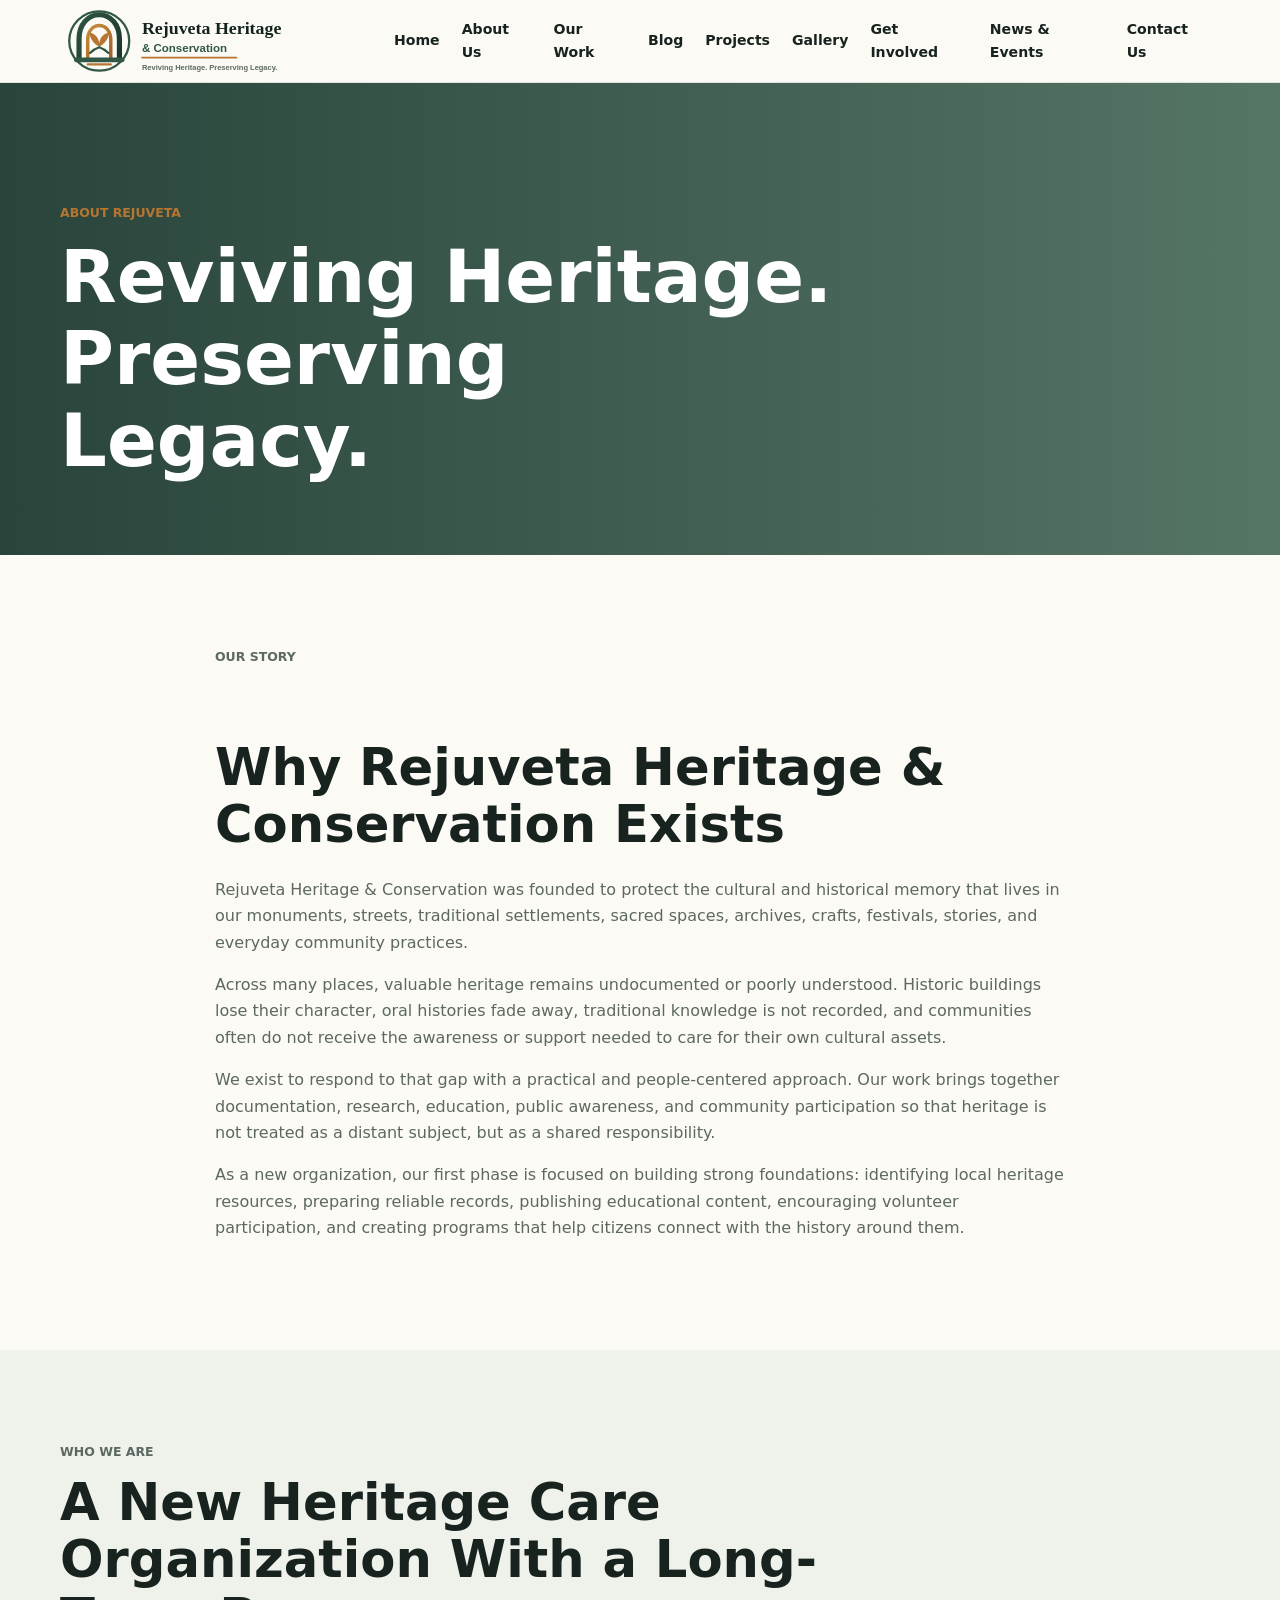
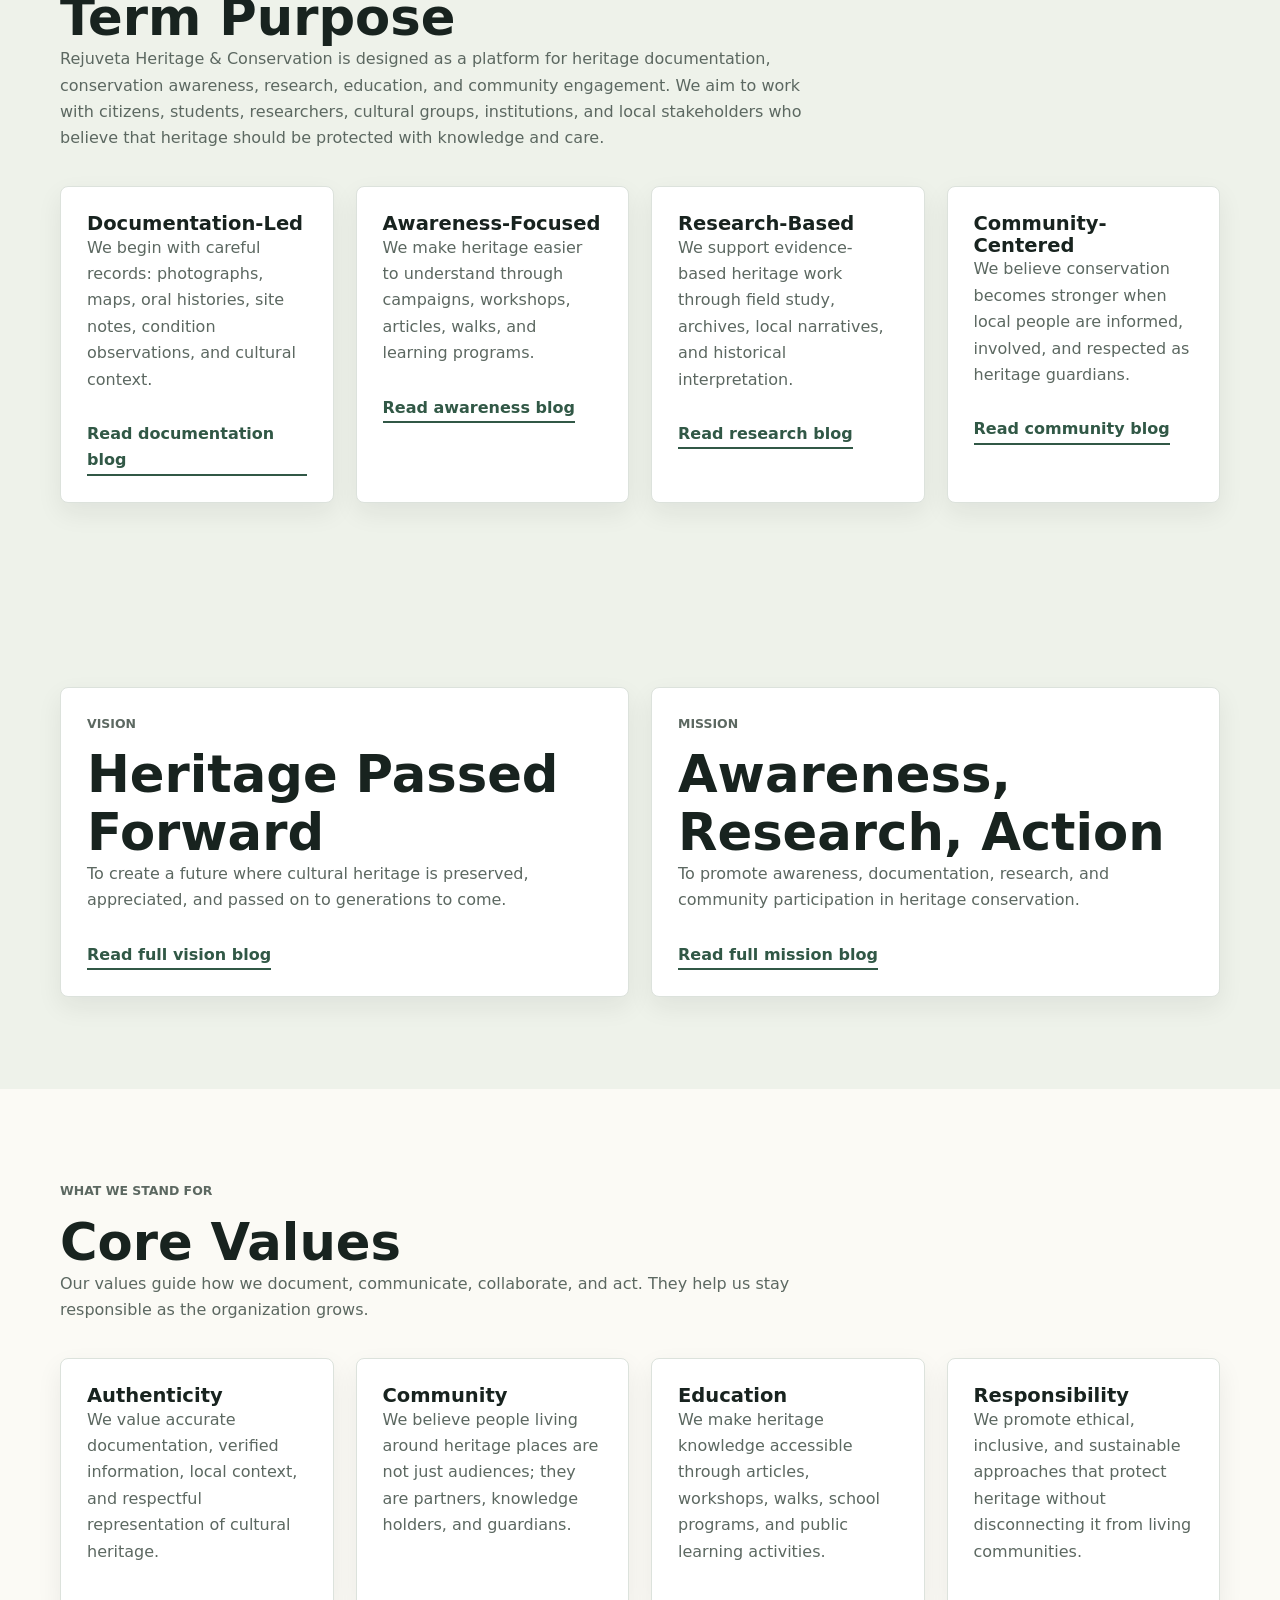
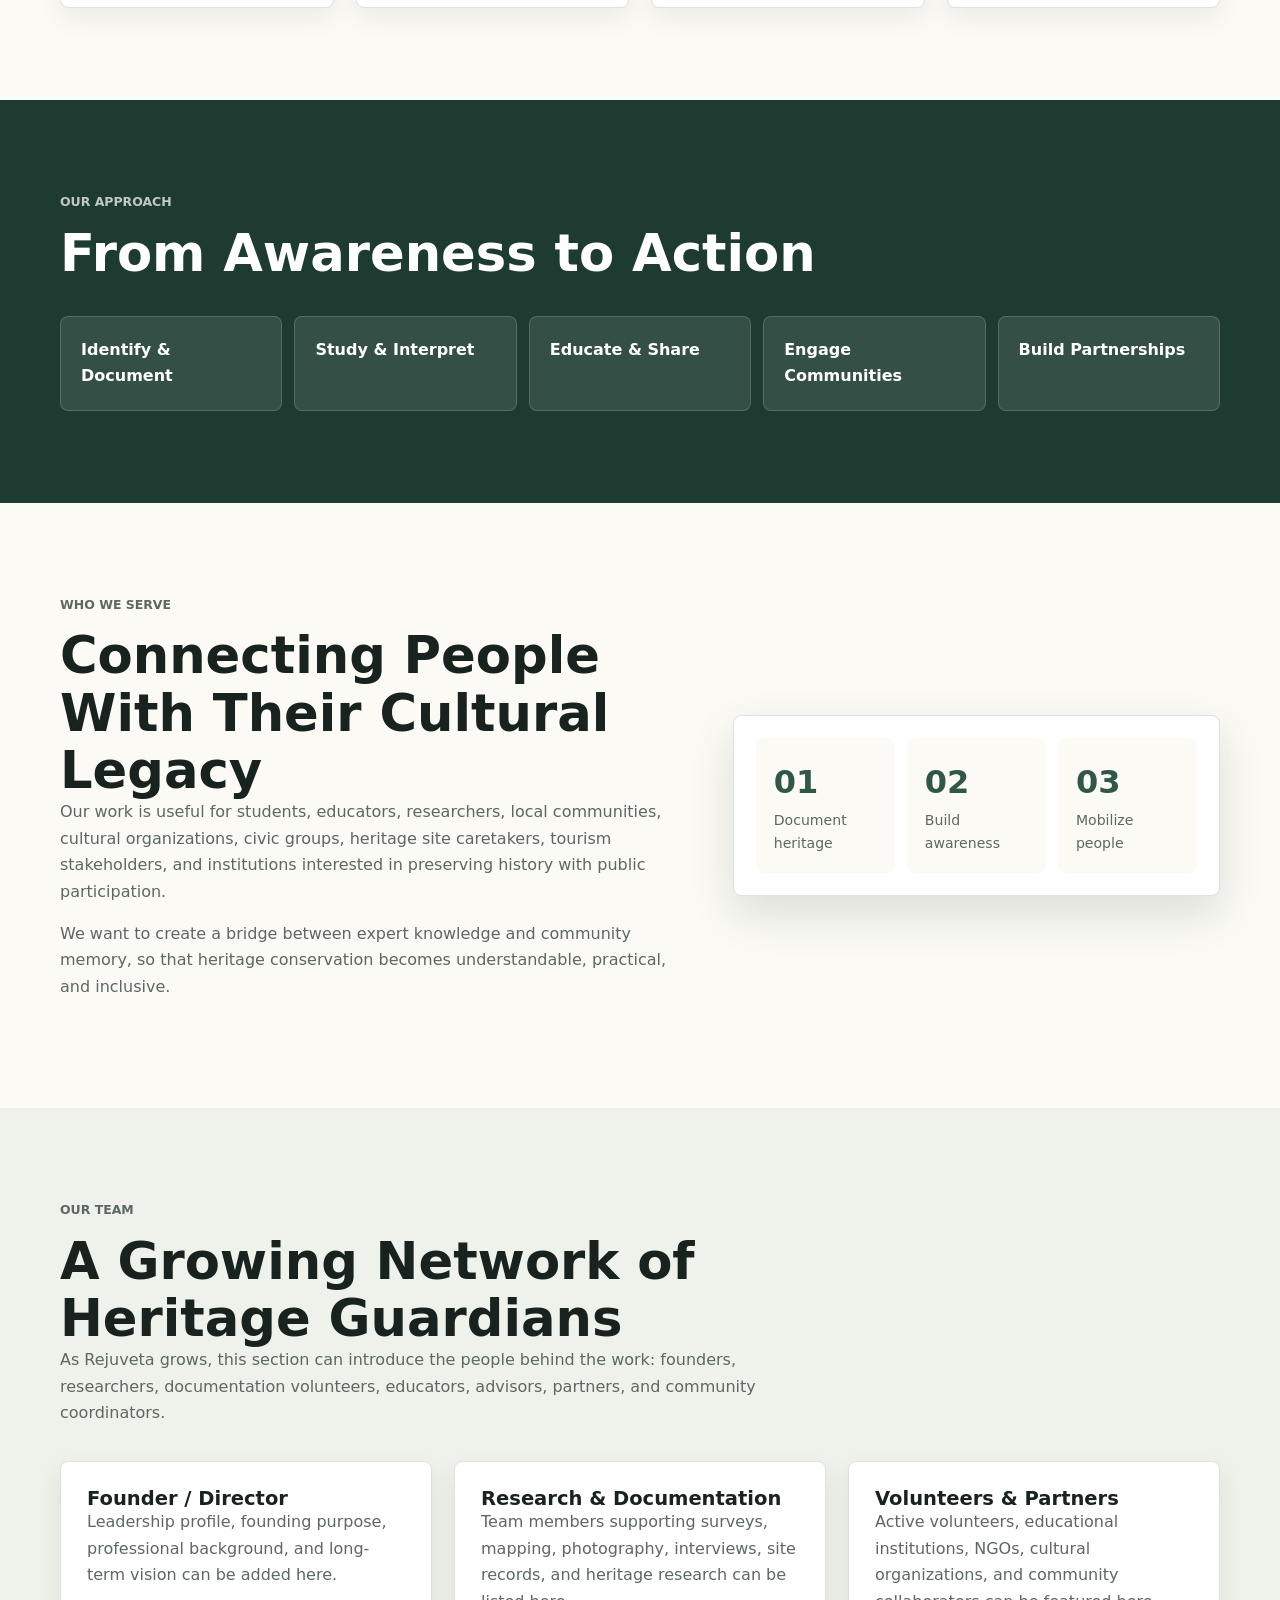
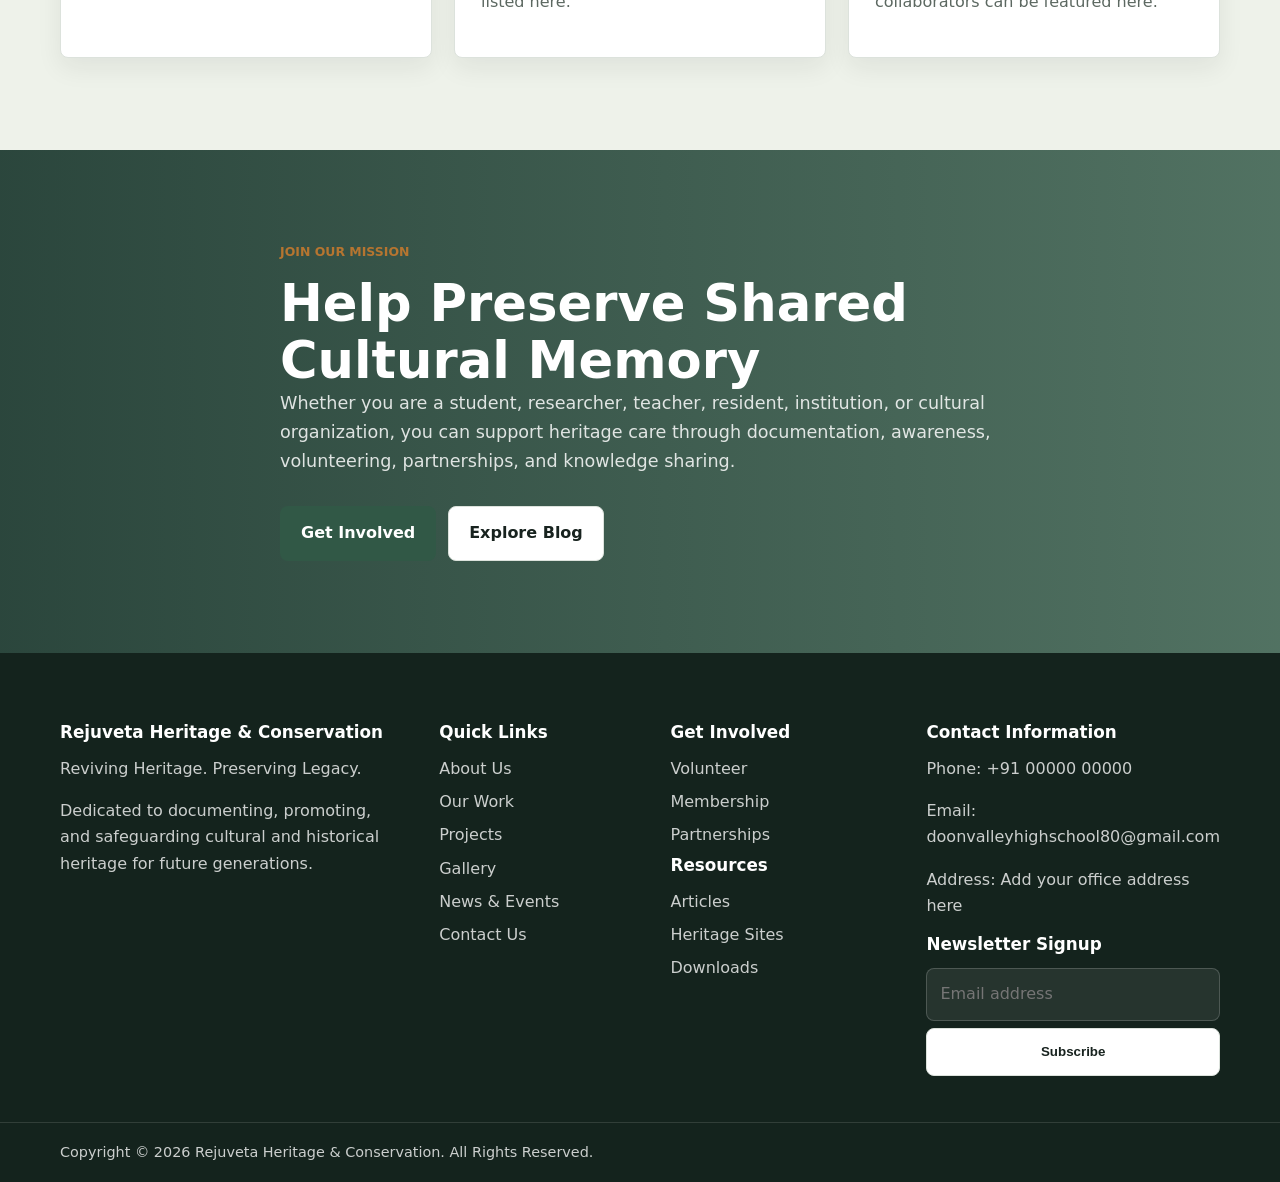
==== rejuveta-preview/about.html @ fce8721b "Initial site commit" ====
﻿<!doctype html>
<html lang="en">
<head>
    <meta charset="utf-8">
    <meta name="viewport" content="width=device-width, initial-scale=1">
    <title>About Us | Rejuveta Heritage & Conservation</title>
    <meta name="description" content="Learn about Rejuveta Heritage & Conservation, our story, vision, mission, team, and heritage conservation purpose.">
    <link rel="canonical" href="https://rejuveta-preview.vercel.app/about">
    <meta property="og:site_name" content="Rejuveta Heritage & Conservation">
    <meta property="og:title" content="About Us | Rejuveta Heritage & Conservation">
    <meta property="og:description" content="Learn why Rejuveta Heritage & Conservation exists and how it supports documentation, awareness, and community care.">
    <meta property="og:type" content="website">
    <meta property="og:url" content="https://rejuveta-preview.vercel.app/about">
    <meta property="og:image" content="https://images.unsplash.com/photo-1599661046289-e31897846e41?auto=format&fit=crop&w=1200&q=80">
    <meta name="twitter:card" content="summary_large_image">
    <meta name="theme-color" content="#315846">
    <link rel="stylesheet" href="assets/css/theme.css">
</head>
<body class="rejuveta-site">
<div class="site-preloader" aria-hidden="true"><span></span></div>
<a class="skip-link screen-reader-text" href="#main">Skip to content</a>

<header class="site-header">
    <div class="container header-inner">
        <a class="brand" href="index.html" aria-label="Rejuveta Heritage home">
            <img class="brand-logo" src="assets/images/rejuveta-logo.svg" alt="Rejuveta Heritage & Conservation">
        </a>
        <button class="nav-toggle" type="button" aria-expanded="false" aria-controls="primary-menu">
            <span></span><span></span><span></span>
            <span class="screen-reader-text">Menu</span>
        </button>
        <nav class="primary-nav" aria-label="Primary navigation">
            <ul id="primary-menu" class="menu">
                <li><a href="index.html">Home</a></li>
                <li><a href="about.html">About Us</a>
                    <ul class="sub-menu">
                        <li><a href="#story">Our Story</a></li>
                        <li><a href="#vision-mission">Vision & Mission</a></li>
                        <li><a href="#team">Our Team</a></li>
                    </ul>
                </li>
                <li><a href="index.html#work">Our Work</a></li>
                <li><a href="blog.html">Blog</a>
                    <ul class="sub-menu">
                        <li><a href="blog.html#vision">Vision Blog</a></li>
                        <li><a href="blog.html#mission">Mission Blog</a></li>
                        <li><a href="blog.html#documentation">Documentation</a></li>
                        <li><a href="blog.html#awareness">Awareness</a></li>
                        <li><a href="blog.html#cultural-identity">Cultural Identity</a></li>
                    </ul>
                </li>
                <li><a href="index.html#projects">Projects</a></li>
                <li><a href="index.html#gallery">Gallery</a></li>
                <li><a href="index.html#involved">Get Involved</a></li>
                <li><a href="blog.html#news">News & Events</a></li>
                <li><a href="index.html#contact">Contact Us</a></li>
            </ul>
        </nav>
    </div>
</header>

<main id="main" class="site-main">
    <section class="page-hero">
        <div class="container reveal">
            <p class="eyebrow">About Rejuveta</p>
            <h1>Reviving Heritage. Preserving Legacy.</h1>
        </div>
    </section>

    <section id="story" class="section">
        <div class="container content-wrap reveal">
            <p class="eyebrow">Our Story</p>
            <h2>Why Rejuveta Heritage & Conservation Exists</h2>
            <p>Rejuveta Heritage & Conservation was founded to protect the cultural and historical memory that lives in our monuments, streets, traditional settlements, sacred spaces, archives, crafts, festivals, stories, and everyday community practices.</p>
            <p>Across many places, valuable heritage remains undocumented or poorly understood. Historic buildings lose their character, oral histories fade away, traditional knowledge is not recorded, and communities often do not receive the awareness or support needed to care for their own cultural assets.</p>
            <p>We exist to respond to that gap with a practical and people-centered approach. Our work brings together documentation, research, education, public awareness, and community participation so that heritage is not treated as a distant subject, but as a shared responsibility.</p>
            <p>As a new organization, our first phase is focused on building strong foundations: identifying local heritage resources, preparing reliable records, publishing educational content, encouraging volunteer participation, and creating programs that help citizens connect with the history around them.</p>
        </div>
    </section>

    <section class="section soft-section">
        <div class="container">
            <div class="section-heading reveal">
                <p class="eyebrow">Who We Are</p>
                <h2>A New Heritage Care Organization With a Long-Term Purpose</h2>
                <p>Rejuveta Heritage & Conservation is designed as a platform for heritage documentation, conservation awareness, research, education, and community engagement. We aim to work with citizens, students, researchers, cultural groups, institutions, and local stakeholders who believe that heritage should be protected with knowledge and care.</p>
            </div>
            <div class="card-grid">
                <a class="plain-card clickable-card reveal" href="blog.html#documentation">
                    <h3>Documentation-Led</h3>
                    <p>We begin with careful records: photographs, maps, oral histories, site notes, condition observations, and cultural context.</p>
                    <span class="card-action">Read documentation blog</span>
                </a>
                <a class="plain-card clickable-card reveal" href="blog.html#awareness">
                    <h3>Awareness-Focused</h3>
                    <p>We make heritage easier to understand through campaigns, workshops, articles, walks, and learning programs.</p>
                    <span class="card-action">Read awareness blog</span>
                </a>
                <a class="plain-card clickable-card reveal" href="blog.html#research">
                    <h3>Research-Based</h3>
                    <p>We support evidence-based heritage work through field study, archives, local narratives, and historical interpretation.</p>
                    <span class="card-action">Read research blog</span>
                </a>
                <a class="plain-card clickable-card reveal" href="blog.html#community">
                    <h3>Community-Centered</h3>
                    <p>We believe conservation becomes stronger when local people are informed, involved, and respected as heritage guardians.</p>
                    <span class="card-action">Read community blog</span>
                </a>
            </div>
        </div>
    </section>

    <section id="vision-mission" class="section soft-section">
        <div class="container two-cards">
            <a class="info-card clickable-card reveal" href="blog.html#vision">
                <p class="eyebrow">Vision</p>
                <h2>Heritage Passed Forward</h2>
                <p>To create a future where cultural heritage is preserved, appreciated, and passed on to generations to come.</p>
                <span class="card-action">Read full vision blog</span>
            </a>
            <a class="info-card clickable-card reveal" href="blog.html#mission">
                <p class="eyebrow">Mission</p>
                <h2>Awareness, Research, Action</h2>
                <p>To promote awareness, documentation, research, and community participation in heritage conservation.</p>
                <span class="card-action">Read full mission blog</span>
            </a>
        </div>
    </section>

    <section class="section">
        <div class="container">
            <div class="section-heading reveal">
                <p class="eyebrow">What We Stand For</p>
                <h2>Core Values</h2>
                <p>Our values guide how we document, communicate, collaborate, and act. They help us stay responsible as the organization grows.</p>
            </div>
            <div class="card-grid">
                <article class="plain-card reveal"><h3>Authenticity</h3><p>We value accurate documentation, verified information, local context, and respectful representation of cultural heritage.</p></article>
                <article class="plain-card reveal"><h3>Community</h3><p>We believe people living around heritage places are not just audiences; they are partners, knowledge holders, and guardians.</p></article>
                <article class="plain-card reveal"><h3>Education</h3><p>We make heritage knowledge accessible through articles, workshops, walks, school programs, and public learning activities.</p></article>
                <article class="plain-card reveal"><h3>Responsibility</h3><p>We promote ethical, inclusive, and sustainable approaches that protect heritage without disconnecting it from living communities.</p></article>
            </div>
        </div>
    </section>

    <section class="section heritage-matters">
        <div class="container">
            <div class="section-heading reveal">
                <p class="eyebrow">Our Approach</p>
                <h2>From Awareness to Action</h2>
            </div>
            <div class="matter-list">
                <a class="matter-item reveal" href="blog.html#documentation">Identify & Document</a>
                <a class="matter-item reveal" href="blog.html#research">Study & Interpret</a>
                <a class="matter-item reveal" href="blog.html#awareness">Educate & Share</a>
                <a class="matter-item reveal" href="blog.html#community">Engage Communities</a>
                <a class="matter-item reveal" href="index.html#involved">Build Partnerships</a>
            </div>
        </div>
    </section>

    <section class="section">
        <div class="container split">
            <div class="reveal">
                <p class="eyebrow">Who We Serve</p>
                <h2>Connecting People With Their Cultural Legacy</h2>
                <p>Our work is useful for students, educators, researchers, local communities, cultural organizations, civic groups, heritage site caretakers, tourism stakeholders, and institutions interested in preserving history with public participation.</p>
                <p>We want to create a bridge between expert knowledge and community memory, so that heritage conservation becomes understandable, practical, and inclusive.</p>
            </div>
            <div class="stat-panel reveal">
                <div><strong>01</strong><span>Document heritage</span></div>
                <div><strong>02</strong><span>Build awareness</span></div>
                <div><strong>03</strong><span>Mobilize people</span></div>
            </div>
        </div>
    </section>

    <section id="team" class="section soft-section">
        <div class="container">
            <div class="section-heading reveal">
                <p class="eyebrow">Our Team</p>
                <h2>A Growing Network of Heritage Guardians</h2>
                <p>As Rejuveta grows, this section can introduce the people behind the work: founders, researchers, documentation volunteers, educators, advisors, partners, and community coordinators.</p>
            </div>
            <div class="site-grid">
                <article class="plain-card reveal"><h3>Founder / Director</h3><p>Leadership profile, founding purpose, professional background, and long-term vision can be added here.</p></article>
                <article class="plain-card reveal"><h3>Research & Documentation</h3><p>Team members supporting surveys, mapping, photography, interviews, site records, and heritage research can be listed here.</p></article>
                <article class="plain-card reveal"><h3>Volunteers & Partners</h3><p>Active volunteers, educational institutions, NGOs, cultural organizations, and community collaborators can be featured here.</p></article>
            </div>
        </div>
    </section>

    <section class="section cta-section">
        <div class="container cta-inner reveal">
            <p class="eyebrow">Join Our Mission</p>
            <h2>Help Preserve Shared Cultural Memory</h2>
            <p>Whether you are a student, researcher, teacher, resident, institution, or cultural organization, you can support heritage care through documentation, awareness, volunteering, partnerships, and knowledge sharing.</p>
            <div class="button-row">
                <a class="button button-primary" href="index.html#involved">Get Involved</a>
                <a class="button button-secondary" href="blog.html">Explore Blog</a>
            </div>
        </div>
    </section>
</main>

<footer class="site-footer">
    <div class="container footer-grid">
        <div>
            <h2>Rejuveta Heritage & Conservation</h2>
            <p>Reviving Heritage. Preserving Legacy.</p>
            <p>Dedicated to documenting, promoting, and safeguarding cultural and historical heritage for future generations.</p>
        </div>
        <div>
            <h3>Quick Links</h3>
            <a href="about.html">About Us</a>
            <a href="index.html#work">Our Work</a>
            <a href="index.html#projects">Projects</a>
            <a href="index.html#gallery">Gallery</a>
            <a href="blog.html">News & Events</a>
            <a href="index.html#contact">Contact Us</a>
        </div>
        <div>
            <h3>Get Involved</h3>
            <a href="index.html#involved">Volunteer</a>
            <a href="index.html#involved">Membership</a>
            <a href="index.html#involved">Partnerships</a>
            <h3>Resources</h3>
            <a href="blog.html">Articles</a>
            <a href="blog.html#sites">Heritage Sites</a>
            <a href="blog.html">Downloads</a>
        </div>
        <div>
            <h3>Contact Information</h3>
            <p>Phone: <span data-content="phone">+91 00000 00000</span></p>
            <p>Email: <span data-content="email">doonvalleyhighschool80@gmail.com</span></p>
            <p>Address: <span data-content="address">Add your office address here</span></p>
            <h3>Newsletter Signup</h3>
            <form class="newsletter-form"><input type="email" placeholder="Email address" required><button class="button button-secondary" type="submit">Subscribe</button></form>
        </div>
    </div>
    <div class="footer-bottom">
        <div class="container"><p>Copyright &copy; 2026 Rejuveta Heritage & Conservation. All Rights Reserved.</p></div>
    </div>
</footer>
<script src="assets/js/theme.js" defer></script>
</body>
</html>
---- rejuveta-preview/assets/css/theme.css ----
:root {
    --ink: #18231f;
    --muted: #5c6861;
    --line: #dce2dc;
    --paper: #fbfaf5;
    --soft: #eef2ea;
    --white: #ffffff;
    --moss: #315846;
    --moss-dark: #1e3b31;
    --ochre: #b67530;
    --clay: #8f4c35;
    --shadow: 0 18px 45px rgba(24, 35, 31, 0.13);
    --radius: 8px;
}

* {
    box-sizing: border-box;
}

html {
    scroll-behavior: smooth;
}

body {
    margin: 0;
    color: var(--ink);
    background: var(--paper);
    font-family: Inter, ui-sans-serif, system-ui, -apple-system, BlinkMacSystemFont, "Segoe UI", sans-serif;
    font-size: 16px;
    line-height: 1.65;
    text-rendering: optimizeLegibility;
}

body.loaded .site-preloader {
    opacity: 0;
    visibility: hidden;
}

a {
    color: inherit;
    text-decoration: none;
}

img {
    display: block;
    max-width: 100%;
    height: auto;
}

.container {
    width: min(1160px, calc(100% - 40px));
    margin: 0 auto;
}

.screen-reader-text {
    position: absolute;
    width: 1px;
    height: 1px;
    padding: 0;
    overflow: hidden;
    clip: rect(0, 0, 0, 0);
    white-space: nowrap;
    border: 0;
}

.skip-link:focus {
    position: fixed;
    top: 12px;
    left: 12px;
    z-index: 9999;
    width: auto;
    height: auto;
    padding: 10px 14px;
    clip: auto;
    background: var(--white);
    border: 2px solid var(--moss);
}

.site-preloader {
    position: fixed;
    inset: 0;
    z-index: 9998;
    display: grid;
    place-items: center;
    background: var(--paper);
    transition: opacity 300ms ease, visibility 300ms ease;
}

.site-preloader span {
    width: 46px;
    height: 46px;
    border: 4px solid var(--line);
    border-top-color: var(--moss);
    border-radius: 50%;
    animation: spin 800ms linear infinite;
}

@keyframes spin {
    to { transform: rotate(360deg); }
}

.site-header {
    position: sticky;
    top: 0;
    z-index: 1000;
    background: rgba(251, 250, 245, 0.94);
    border-bottom: 1px solid rgba(220, 226, 220, 0.88);
    backdrop-filter: blur(16px);
}

.header-inner {
    display: flex;
    align-items: center;
    justify-content: space-between;
    min-height: 82px;
    gap: 24px;
}

.brand {
    display: inline-flex;
    align-items: center;
    gap: 12px;
    min-width: 300px;
}

.brand-logo {
    width: 300px;
    height: auto;
}

.brand-mark {
    display: grid;
    place-items: center;
    width: 48px;
    height: 48px;
    color: var(--white);
    background: var(--moss);
    border-radius: 8px;
    font-weight: 800;
}

.brand strong,
.brand small {
    display: block;
}

.brand strong {
    max-width: 280px;
    font-size: 0.98rem;
    line-height: 1.2;
}

.brand small {
    color: var(--muted);
    font-size: 0.78rem;
}

.primary-nav {
    flex: 1;
}

.primary-nav .menu {
    display: flex;
    align-items: center;
    justify-content: flex-end;
    gap: 2px;
    margin: 0;
    padding: 0;
    list-style: none;
}

.primary-nav li {
    position: relative;
}

.primary-nav a {
    display: block;
    padding: 12px 10px;
    border-radius: 6px;
    color: var(--ink);
    font-size: 0.88rem;
    font-weight: 650;
}

.primary-nav a:hover,
.primary-nav a:focus {
    color: var(--moss);
    background: var(--soft);
}

.primary-nav .sub-menu {
    position: absolute;
    top: 100%;
    left: 0;
    min-width: 230px;
    margin: 0;
    padding: 8px;
    list-style: none;
    background: var(--white);
    border: 1px solid var(--line);
    border-radius: var(--radius);
    box-shadow: var(--shadow);
    opacity: 0;
    visibility: hidden;
    transform: translateY(8px);
    transition: 180ms ease;
}

.primary-nav li:hover > .sub-menu,
.primary-nav li:focus-within > .sub-menu {
    opacity: 1;
    visibility: visible;
    transform: translateY(0);
}

.primary-nav .sub-menu a {
    padding: 10px 12px;
    font-weight: 600;
}

.nav-toggle {
    display: none;
    width: 44px;
    height: 44px;
    padding: 0;
    border: 1px solid var(--line);
    border-radius: 8px;
    background: var(--white);
}

.nav-toggle span:not(.screen-reader-text) {
    display: block;
    width: 20px;
    height: 2px;
    margin: 5px auto;
    background: var(--ink);
}

.hero-section {
    position: relative;
    min-height: 720px;
    display: flex;
    align-items: center;
    color: var(--white);
    background:
        linear-gradient(90deg, rgba(13, 24, 20, 0.86), rgba(13, 24, 20, 0.42), rgba(13, 24, 20, 0.16)),
        var(--hero-image) center/cover;
}

.hero-section::after {
    content: "";
    position: absolute;
    inset: auto 0 0;
    height: 120px;
    background: linear-gradient(0deg, var(--paper), rgba(251, 250, 245, 0));
}

.hero-content {
    position: relative;
    z-index: 1;
    max-width: 720px;
    padding: 120px 0 150px;
}

.eyebrow {
    margin: 0 0 12px;
    color: var(--ochre);
    font-size: 0.78rem;
    font-weight: 800;
    letter-spacing: 0;
    text-transform: uppercase;
}

.hero-content .eyebrow {
    color: #f0c17a;
}

h1,
h2,
h3 {
    margin: 0;
    color: inherit;
    line-height: 1.12;
    letter-spacing: 0;
}

h1 {
    max-width: 780px;
    font-size: clamp(3rem, 8vw, 5.8rem);
}

h2 {
    font-size: clamp(2rem, 4vw, 3.2rem);
}

h3 {
    font-size: 1.22rem;
}

p {
    margin: 0 0 1rem;
}

.hero-content p:not(.eyebrow) {
    max-width: 620px;
    margin-top: 22px;
    color: rgba(255, 255, 255, 0.9);
    font-size: 1.18rem;
}

.button-row {
    display: flex;
    flex-wrap: wrap;
    gap: 12px;
    margin-top: 30px;
}

.button {
    display: inline-flex;
    align-items: center;
    justify-content: center;
    min-height: 48px;
    padding: 13px 20px;
    border: 1px solid transparent;
    border-radius: 8px;
    font-weight: 800;
    transition: transform 180ms ease, background 180ms ease, color 180ms ease;
}

.button:hover,
.button:focus {
    transform: translateY(-1px);
}

.button-primary {
    color: var(--white);
    background: var(--moss);
}

.button-primary:hover,
.button-primary:focus {
    background: var(--moss-dark);
}

.button-secondary {
    color: var(--ink);
    background: var(--white);
    border-color: var(--line);
}

.section {
    padding: 92px 0;
}

.soft-section {
    background: var(--soft);
}

.split,
.contact-layout {
    display: grid;
    grid-template-columns: minmax(0, 1fr) minmax(320px, 0.78fr);
    gap: 48px;
    align-items: center;
}

.split p,
.section-heading p,
.content-wrap p {
    color: var(--muted);
}

.stat-panel {
    display: grid;
    grid-template-columns: repeat(3, 1fr);
    gap: 12px;
    padding: 22px;
    background: var(--white);
    border: 1px solid var(--line);
    border-radius: var(--radius);
    box-shadow: var(--shadow);
}

.stat-panel div {
    padding: 18px;
    background: var(--paper);
    border-radius: 8px;
}

.stat-panel strong,
.stat-panel span {
    display: block;
}

.stat-panel strong {
    color: var(--moss);
    font-size: 2rem;
}

.stat-panel span {
    color: var(--muted);
    font-size: 0.88rem;
}

.text-link {
    display: inline-flex;
    margin-top: 8px;
    color: var(--moss);
    font-weight: 800;
    border-bottom: 2px solid currentColor;
}

.two-cards,
.feature-grid,
.card-grid,
.news-grid,
.site-grid,
.gallery-grid {
    display: grid;
    gap: 22px;
}

.two-cards {
    grid-template-columns: repeat(2, minmax(0, 1fr));
}

.feature-grid,
.card-grid,
.news-grid {
    grid-template-columns: repeat(4, minmax(0, 1fr));
}

.news-board {
    display: grid;
    grid-template-columns: repeat(2, minmax(0, 1fr));
    gap: 22px;
}

.news-card {
    scroll-margin-top: 110px;
    padding: 28px;
    background: var(--white);
    border: 1px solid var(--line);
    border-radius: var(--radius);
    box-shadow: 0 10px 26px rgba(24, 35, 31, 0.07);
}

.news-card h2 {
    font-size: clamp(1.45rem, 2.6vw, 2.2rem);
}

.news-card p:not(.eyebrow) {
    color: var(--muted);
}

.news-card.is-hidden {
    display: none;
}

.site-grid {
    grid-template-columns: repeat(3, minmax(0, 1fr));
}

.gallery-grid {
    grid-template-columns: repeat(4, minmax(0, 1fr));
}

.section-heading {
    max-width: 760px;
    margin-bottom: 34px;
}

.info-card,
.feature-card,
.plain-card,
.site-card,
.form-shell {
    background: var(--white);
    border: 1px solid var(--line);
    border-radius: var(--radius);
    box-shadow: 0 10px 26px rgba(24, 35, 31, 0.07);
}

.info-card,
.feature-card,
.plain-card {
    padding: 26px;
}

.clickable-card {
    display: block;
    transition: transform 180ms ease, box-shadow 180ms ease, border-color 180ms ease;
}

.clickable-card:hover,
.clickable-card:focus {
    transform: translateY(-4px);
    border-color: rgba(49, 88, 70, 0.5);
    box-shadow: var(--shadow);
}

.card-action {
    display: inline-flex;
    margin-top: 12px;
    color: var(--moss);
    font-weight: 800;
    border-bottom: 2px solid currentColor;
}

.feature-card {
    min-height: 245px;
    overflow: hidden;
    transition: transform 180ms ease, box-shadow 180ms ease;
}

.feature-card img {
    width: calc(100% + 52px);
    max-width: none;
    height: 150px;
    margin: -26px -26px 22px;
    object-fit: cover;
}

.feature-card:hover,
.feature-card:focus {
    transform: translateY(-4px);
    box-shadow: var(--shadow);
}

.feature-card p,
.plain-card p,
.site-card p,
.info-card p {
    color: var(--muted);
}

.feature-icon {
    display: grid;
    place-items: center;
    width: 46px;
    height: 46px;
    margin-bottom: 18px;
    color: var(--moss);
    background: var(--soft);
    border: 1px solid var(--line);
    border-radius: 8px;
}

.feature-icon svg {
    width: 24px;
    height: 24px;
    fill: none;
    stroke: currentColor;
    stroke-width: 1.8;
    stroke-linecap: round;
    stroke-linejoin: round;
}

.heritage-matters {
    color: var(--white);
    background: var(--moss-dark);
}

.heritage-matters .section-heading p {
    color: rgba(255, 255, 255, 0.72);
}

.matter-list {
    display: grid;
    grid-template-columns: repeat(5, minmax(0, 1fr));
    gap: 12px;
}

.matter-item {
    padding: 20px;
    background: rgba(255, 255, 255, 0.1);
    border: 1px solid rgba(255, 255, 255, 0.16);
    border-radius: var(--radius);
    font-weight: 800;
    transition: transform 180ms ease, background 180ms ease, border-color 180ms ease;
}

.matter-item:hover,
.matter-item:focus {
    transform: translateY(-3px);
    background: rgba(255, 255, 255, 0.16);
    border-color: rgba(255, 255, 255, 0.32);
}

.typing-text {
    min-height: 3.4em;
}

.typing-text.is-typing::after {
    content: "";
    display: inline-block;
    width: 0.08em;
    height: 0.82em;
    margin-left: 0.08em;
    background: currentColor;
    animation: cursorBlink 760ms steps(1) infinite;
    vertical-align: -0.08em;
}

@keyframes cursorBlink {
    50% { opacity: 0; }
}

.site-card {
    overflow: hidden;
}

.site-card img {
    width: 100%;
    aspect-ratio: 4 / 3;
    object-fit: cover;
}

.site-card div {
    padding: 22px;
}

.gallery-item {
    position: relative;
    overflow: hidden;
    min-height: 260px;
    border-radius: var(--radius);
    background: var(--ink);
}

.gallery-item img {
    width: 100%;
    height: 100%;
    min-height: 260px;
    object-fit: cover;
    opacity: 0.82;
    transition: transform 240ms ease;
}

.gallery-item:hover img,
.gallery-item:focus img {
    transform: scale(1.04);
}

.gallery-item span {
    position: absolute;
    left: 16px;
    bottom: 16px;
    padding: 8px 12px;
    color: var(--white);
    background: rgba(24, 35, 31, 0.78);
    border-radius: 8px;
    font-weight: 800;
}

.gallery-filters {
    display: flex;
    flex-wrap: wrap;
    gap: 10px;
    margin-bottom: 28px;
}

.filter-button {
    min-height: 42px;
    padding: 10px 14px;
    color: var(--ink);
    background: var(--white);
    border: 1px solid var(--line);
    border-radius: 8px;
    font: inherit;
    font-weight: 800;
    cursor: pointer;
}

.filter-button.is-active,
.filter-button:hover,
.filter-button:focus {
    color: var(--white);
    background: var(--moss);
    border-color: var(--moss);
}

.full-gallery {
    display: grid;
    grid-template-columns: repeat(3, minmax(0, 1fr));
    gap: 22px;
}

.gallery-card {
    position: relative;
    min-height: 280px;
    overflow: hidden;
    padding: 0;
    color: var(--white);
    background: var(--ink);
    border: 0;
    border-radius: var(--radius);
    cursor: pointer;
    text-align: left;
}

.gallery-card img {
    width: 100%;
    height: 100%;
    min-height: 280px;
    object-fit: cover;
    opacity: 0.84;
    transition: transform 220ms ease, opacity 220ms ease;
}

.gallery-card:hover img,
.gallery-card:focus img {
    opacity: 0.94;
    transform: scale(1.04);
}

.gallery-card span {
    position: absolute;
    left: 16px;
    right: 16px;
    bottom: 16px;
    padding: 9px 12px;
    background: rgba(24, 35, 31, 0.82);
    border-radius: 8px;
    font-weight: 850;
}

.gallery-card.is-hidden {
    display: none;
}

.gallery-lightbox {
    position: fixed;
    inset: 0;
    z-index: 9999;
    display: none;
    align-items: center;
    justify-content: center;
    padding: 28px;
    background: rgba(11, 18, 15, 0.92);
}

.gallery-lightbox.is-open {
    display: flex;
}

.gallery-lightbox figure {
    width: min(960px, 100%);
    margin: 0;
}

.gallery-lightbox img {
    width: 100%;
    max-height: 72vh;
    object-fit: contain;
    background: #0b120f;
    border-radius: var(--radius);
}

.gallery-lightbox figcaption {
    display: grid;
    gap: 4px;
    margin-top: 14px;
    color: var(--white);
}

.gallery-lightbox figcaption span {
    color: rgba(255, 255, 255, 0.75);
}

.lightbox-close,
.lightbox-nav {
    position: absolute;
    display: grid;
    place-items: center;
    width: 44px;
    height: 44px;
    color: var(--white);
    background: rgba(255, 255, 255, 0.12);
    border: 1px solid rgba(255, 255, 255, 0.18);
    border-radius: 8px;
    cursor: pointer;
    font-size: 2rem;
    line-height: 1;
}

.lightbox-close {
    top: 18px;
    right: 18px;
}

.lightbox-prev {
    left: 18px;
}

.lightbox-next {
    right: 18px;
}

.centered-button {
    margin-top: 28px;
}

.cta-section {
    color: var(--white);
    background:
        linear-gradient(90deg, rgba(30, 59, 49, 0.94), rgba(49, 88, 70, 0.84)),
        url("https://images.unsplash.com/photo-1587474260584-136574528ed5?auto=format&fit=crop&w=1600&q=72") center/cover;
}

.cta-inner {
    max-width: 720px;
}

.cta-inner p:not(.eyebrow) {
    color: rgba(255, 255, 255, 0.84);
    font-size: 1.1rem;
}

.contact-band {
    background: var(--soft);
}

.form-shell {
    padding: 26px;
}

.contact-form {
    display: grid;
    grid-template-columns: repeat(2, minmax(0, 1fr));
    gap: 16px;
}

.contact-form label,
.newsletter-form {
    display: grid;
    gap: 7px;
}

.contact-form .full,
.contact-form button,
.contact-form .form-message {
    grid-column: 1 / -1;
}

.contact-form .hidden-field {
    position: absolute;
    width: 1px;
    height: 1px;
    overflow: hidden;
    clip: rect(0 0 0 0);
}

.contact-form span {
    color: var(--ink);
    font-weight: 750;
}

input,
textarea {
    width: 100%;
    border: 1px solid var(--line);
    border-radius: 8px;
    padding: 12px 13px;
    color: var(--ink);
    background: var(--white);
    font: inherit;
}

textarea {
    resize: vertical;
}

input:focus,
textarea:focus {
    outline: 3px solid rgba(49, 88, 70, 0.16);
    border-color: var(--moss);
}

.hidden-field {
    display: none;
}

.form-message {
    padding: 12px 14px;
    border-radius: 8px;
    font-weight: 700;
}

.form-message[hidden] {
    display: none;
}

.form-message.success {
    color: #17452a;
    background: #dff3e5;
}

.form-message.error {
    color: #7d1d1d;
    background: #f7dddd;
}

.contact-form.is-submitting button {
    cursor: wait;
    opacity: 0.76;
}

.contact-form input.is-invalid,
.contact-form textarea.is-invalid {
    border-color: #a33a3a;
    box-shadow: 0 0 0 3px rgba(163, 58, 58, 0.12);
}

.social-links {
    display: flex;
    flex-wrap: wrap;
    gap: 10px;
    margin: 20px 0;
}

.social-links a {
    padding: 8px 11px;
    background: var(--white);
    border: 1px solid var(--line);
    border-radius: 8px;
    font-weight: 750;
}

.map-box {
    display: grid;
    place-items: center;
    min-height: 220px;
    color: var(--muted);
    background:
        linear-gradient(45deg, rgba(49, 88, 70, 0.1) 25%, transparent 25%),
        linear-gradient(-45deg, rgba(49, 88, 70, 0.1) 25%, transparent 25%),
        var(--white);
    background-size: 28px 28px;
    border: 1px solid var(--line);
    border-radius: var(--radius);
    font-weight: 800;
}

.page-hero {
    padding: 120px 0 72px;
    color: var(--white);
    background:
        linear-gradient(90deg, rgba(30, 59, 49, 0.95), rgba(49, 88, 70, 0.82)),
        url("https://images.unsplash.com/photo-1599661046289-e31897846e41?auto=format&fit=crop&w=1600&q=72") center/cover;
}

.page-hero h1 {
    font-size: clamp(2.4rem, 6vw, 4.6rem);
}

.content-wrap {
    max-width: 850px;
}

.content-wrap h2,
.content-wrap h3 {
    margin: 1.4em 0 0.45em;
}

.content-wrap a {
    color: var(--moss);
    font-weight: 800;
}

.blog-layout {
    display: grid;
    gap: 24px;
}

.blog-post {
    scroll-margin-top: 110px;
    padding: 30px;
    background: var(--white);
    border: 1px solid var(--line);
    border-radius: var(--radius);
    box-shadow: 0 10px 26px rgba(24, 35, 31, 0.07);
}

.blog-post h2 {
    font-size: clamp(1.8rem, 3vw, 2.65rem);
}

.blog-post p:not(.eyebrow) {
    color: var(--muted);
}

.featured-image {
    margin-bottom: 32px;
    border-radius: var(--radius);
}

.site-footer {
    color: rgba(255, 255, 255, 0.78);
    background: #14231d;
}

.footer-grid {
    display: grid;
    grid-template-columns: 1.4fr 0.8fr 0.9fr 1fr;
    gap: 34px;
    padding: 70px 0 46px;
}

.site-footer h2,
.site-footer h3 {
    margin-bottom: 14px;
    color: var(--white);
    font-size: 1.05rem;
}

.site-footer a {
    display: block;
    margin: 7px 0;
}

.site-footer a:hover,
.site-footer a:focus {
    color: var(--white);
}

.newsletter-form {
    grid-template-columns: 1fr;
}

.newsletter-form input {
    border-color: rgba(255, 255, 255, 0.18);
    color: var(--white);
    background: rgba(255, 255, 255, 0.08);
}

.footer-bottom {
    border-top: 1px solid rgba(255, 255, 255, 0.12);
}

.footer-bottom p {
    margin: 0;
    padding: 18px 0;
    font-size: 0.9rem;
}

.reveal {
    opacity: 0;
    transform: translateY(20px);
    transition: opacity 520ms ease, transform 520ms ease;
}

.reveal.is-visible {
    opacity: 1;
    transform: translateY(0);
}

@media (max-width: 1120px) {
    .primary-nav a {
        padding: 11px 8px;
        font-size: 0.82rem;
    }

    .brand {
        min-width: 260px;
    }
}

@media (max-width: 980px) {
    body {
        overflow-x: hidden;
    }

    .nav-toggle {
        display: block;
    }

    .primary-nav {
        position: absolute;
        top: 82px;
        left: 0;
        right: 0;
        display: none;
        max-height: calc(100vh - 82px);
        overflow: auto;
        padding: 12px 20px 22px;
        background: var(--paper);
        border-bottom: 1px solid var(--line);
    }

    .primary-nav.is-open {
        display: block;
    }

    .primary-nav .menu {
        display: grid;
        justify-content: stretch;
        gap: 4px;
    }

    .primary-nav a {
        min-height: 44px;
        padding: 12px 14px;
        font-size: 0.95rem;
    }

    .primary-nav .sub-menu {
        position: static;
        display: grid;
        opacity: 1;
        visibility: visible;
        transform: none;
        box-shadow: none;
        margin-left: 14px;
        background: transparent;
    }

    .hero-section {
        min-height: 640px;
    }

    .split,
    .contact-layout,
    .two-cards {
        grid-template-columns: 1fr;
    }

    .feature-grid,
    .card-grid,
    .news-grid,
    .news-board,
    .gallery-grid {
        grid-template-columns: repeat(2, minmax(0, 1fr));
    }

    .site-grid {
        grid-template-columns: 1fr;
    }

    .full-gallery {
        grid-template-columns: repeat(2, minmax(0, 1fr));
    }

    .matter-list {
        grid-template-columns: repeat(2, minmax(0, 1fr));
    }

    .footer-grid {
        grid-template-columns: repeat(2, minmax(0, 1fr));
    }
}

@media (max-width: 640px) {
    html {
        font-size: 15px;
    }

    .container {
        width: min(100% - 24px, 1160px);
    }

    .header-inner {
        min-height: 68px;
        gap: 10px;
    }

    .brand {
        min-width: 0;
        max-width: calc(100% - 54px);
    }

    .brand-logo {
        width: clamp(155px, 55vw, 210px);
        max-width: 100%;
    }

    .nav-toggle {
        width: 44px;
        height: 44px;
        flex: 0 0 44px;
    }

    .primary-nav {
        top: 68px;
        padding: 10px 12px 18px;
    }

    .hero-section {
        min-height: auto;
        align-items: stretch;
    }

    .hero-content {
        display: flex;
        flex-direction: column;
        justify-content: center;
        min-height: calc(100svh - 68px);
        padding: 72px 0 88px;
    }

    h1 {
        font-size: clamp(2.35rem, 12vw, 3.7rem);
        overflow-wrap: anywhere;
    }

    h2 {
        font-size: clamp(2rem, 10vw, 3rem);
        overflow-wrap: anywhere;
    }

    h3 {
        overflow-wrap: anywhere;
    }

    .hero-content p {
        font-size: 1rem;
    }

    .button-row,
    .social-links {
        display: grid;
        grid-template-columns: 1fr;
        gap: 10px;
    }

    .button {
        width: 100%;
        min-height: 50px;
        padding-inline: 14px;
        text-align: center;
    }

    .section {
        padding: 56px 0;
    }

    .section-heading {
        margin-bottom: 24px;
    }

    .info-card,
    .plain-card,
    .site-card,
    .form-shell,
    .feature-card {
        padding: 22px;
    }

    .feature-card img {
        width: calc(100% + 44px);
        margin: -22px -22px 20px;
        height: 170px;
    }

    .feature-icon {
        width: 44px;
        height: 44px;
    }

    .site-card img {
        height: 210px;
    }

    .matter-item {
        min-height: 58px;
        padding: 14px;
    }

    .cta-inner {
        padding: 0;
    }

    .feature-grid,
    .card-grid,
    .news-grid,
    .news-board,
    .gallery-grid,
    .full-gallery,
    .matter-list,
    .footer-grid,
    .stat-panel,
    .contact-form {
        grid-template-columns: 1fr;
    }

    .contact-form button {
        grid-column: auto;
    }

    .contact-form input,
    .contact-form textarea,
    .newsletter-form input {
        width: 100%;
        font-size: 16px;
    }

    .gallery-item,
    .gallery-item img {
        min-height: 220px;
    }

    .gallery-card {
        min-height: 260px;
    }

    .gallery-lightbox figure {
        width: min(100% - 24px, 960px);
    }

    .lightbox-nav {
        width: 42px;
        height: 42px;
    }

    .lightbox-prev {
        left: 8px;
    }

    .lightbox-next {
        right: 8px;
    }

    .site-footer {
        padding-top: 46px;
    }

    .footer-grid {
        gap: 24px;
    }

    .footer-grid a,
    .footer-grid p {
        overflow-wrap: anywhere;
    }
}

@media (max-width: 390px) {
    .container {
        width: min(100% - 18px, 1160px);
    }

    .brand-logo {
        width: 148px;
    }

    h1 {
        font-size: 2.2rem;
    }

    h2 {
        font-size: 1.9rem;
    }

    .info-card,
    .plain-card,
    .site-card,
    .form-shell,
    .feature-card {
        padding: 18px;
    }
}

@media (prefers-reduced-motion: reduce) {
    html {
        scroll-behavior: auto;
    }

    *,
    *::before,
    *::after {
        animation-duration: 0.01ms !important;
        animation-iteration-count: 1 !important;
        transition-duration: 0.01ms !important;
    }

    .reveal {
        opacity: 1;
        transform: none;
    }
}
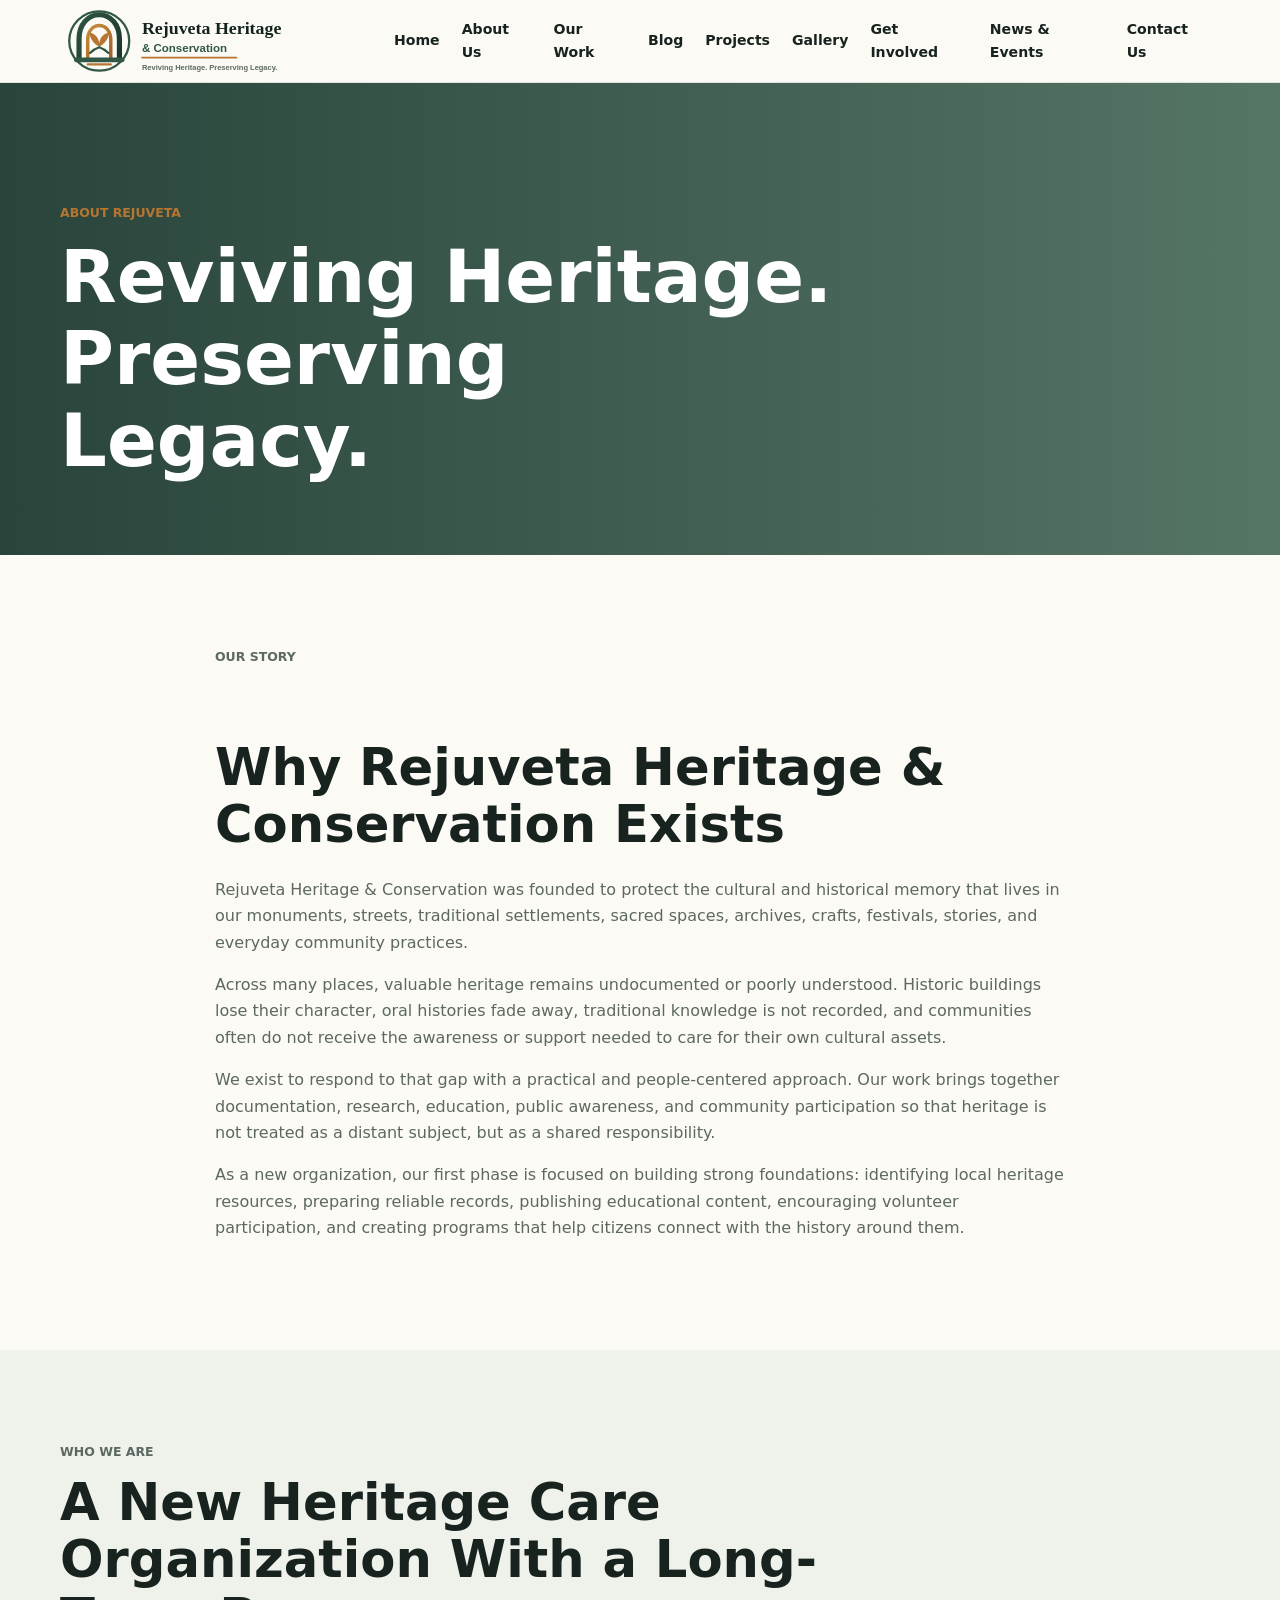
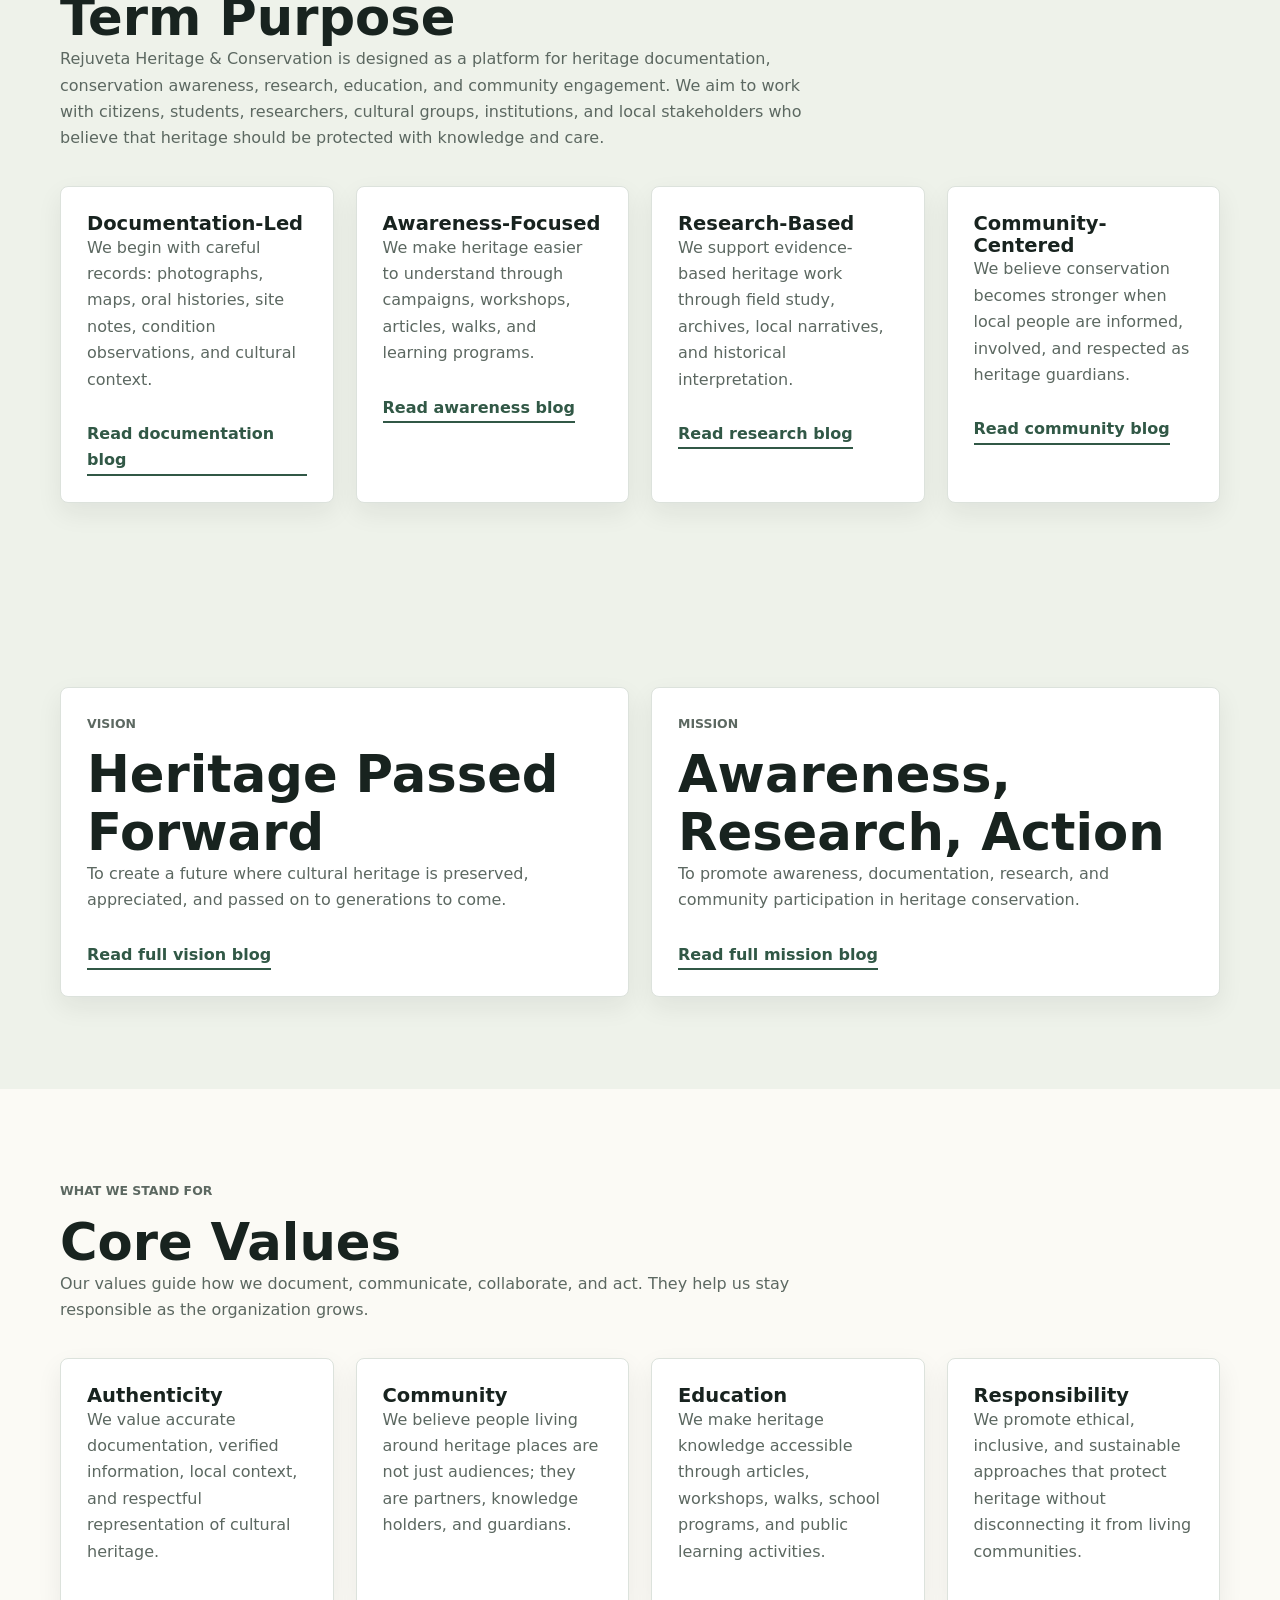
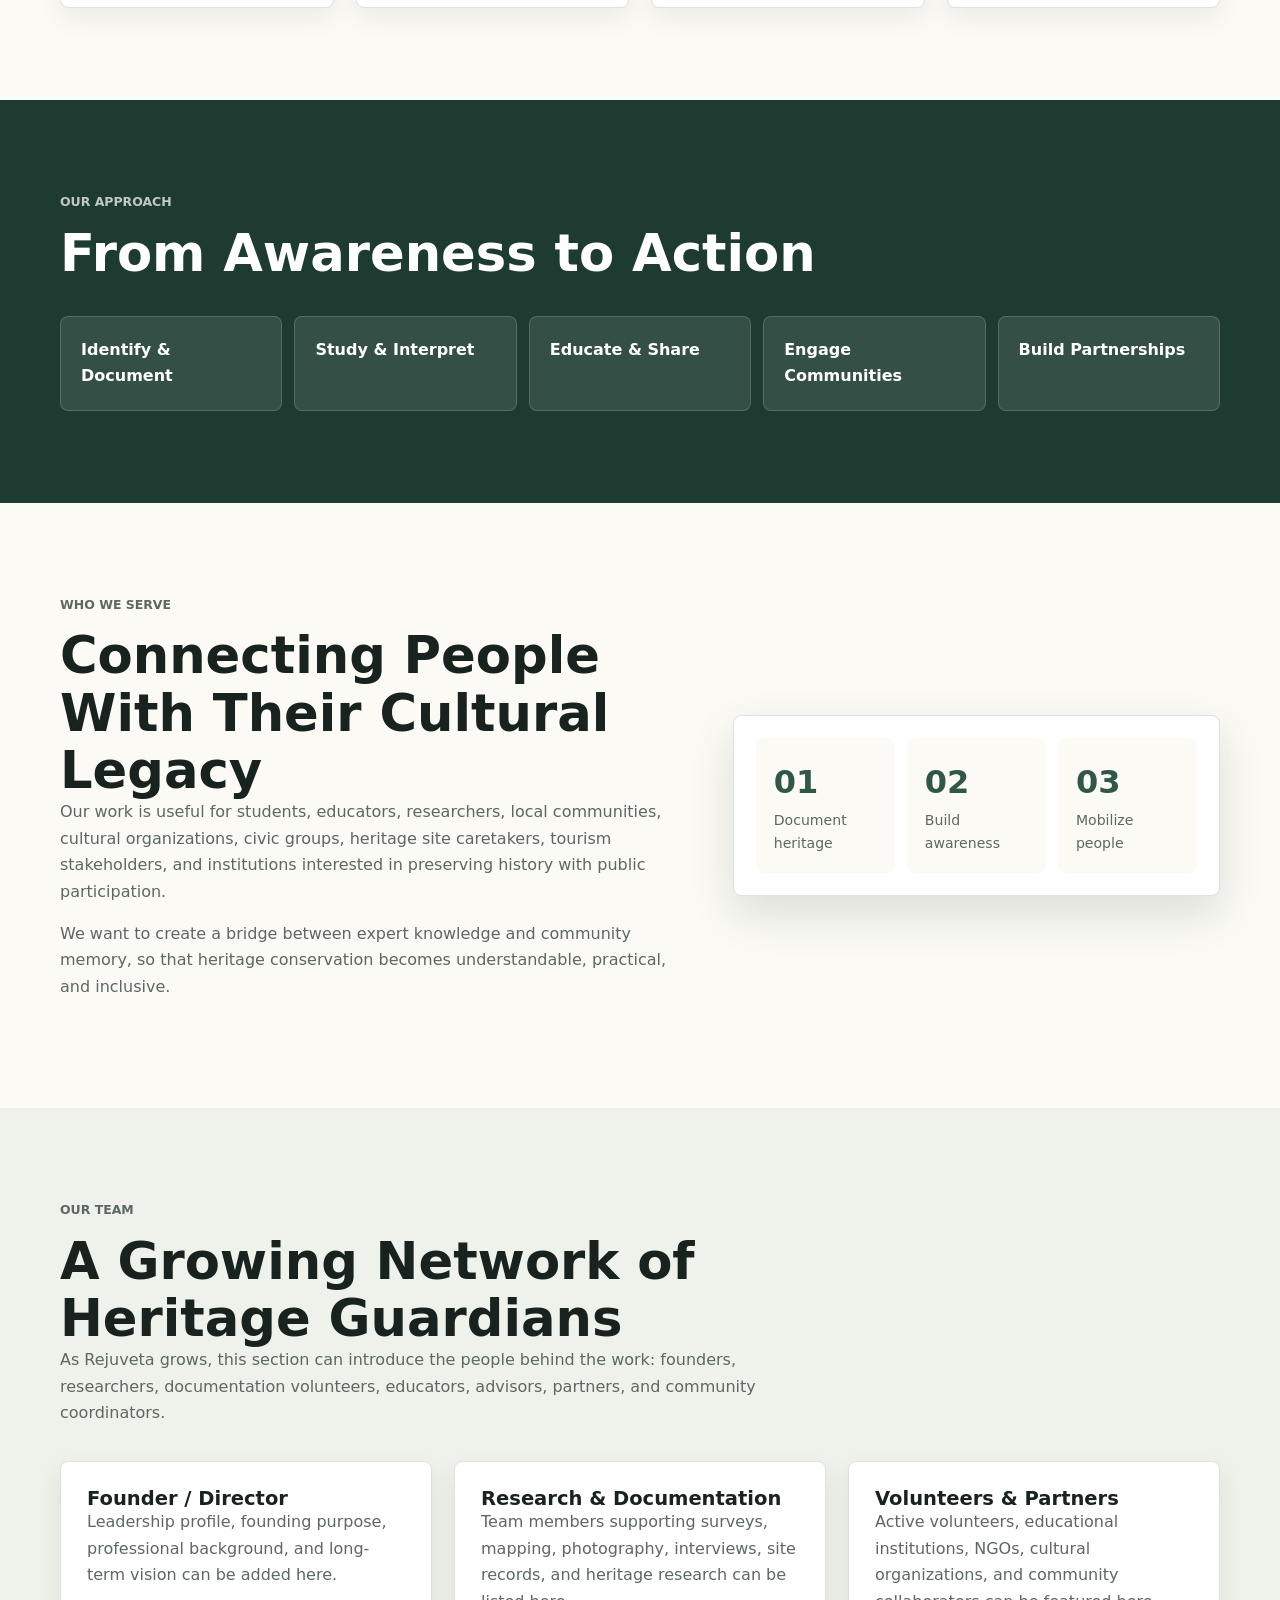
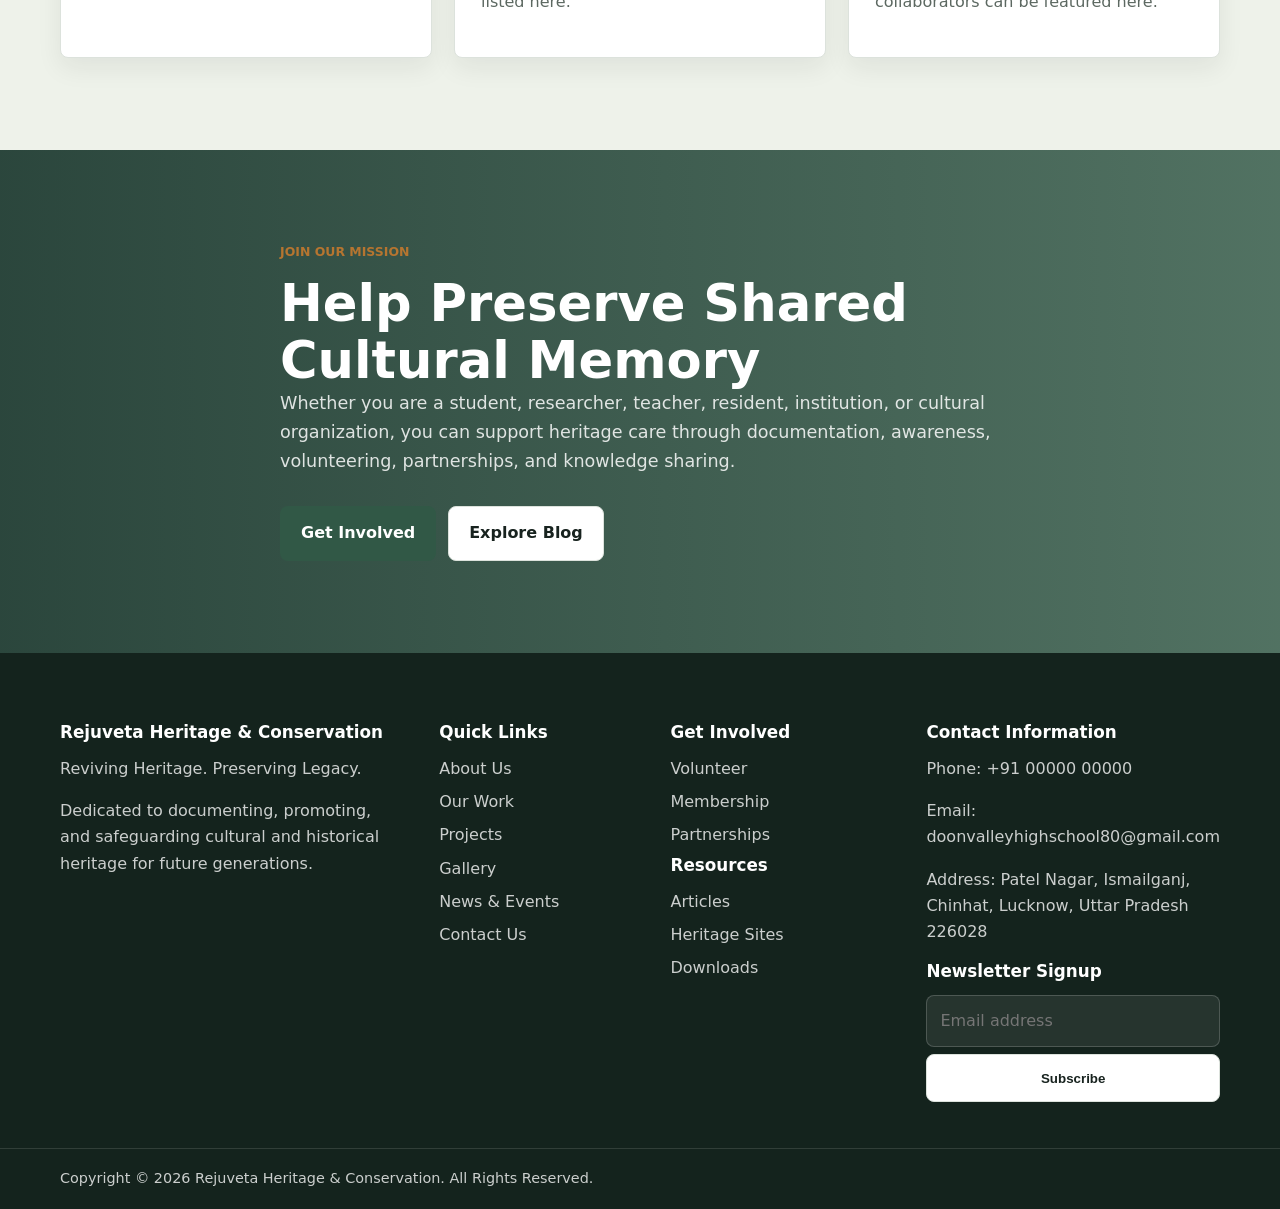
==== commit 57ab75e3: "Fix managed address fallback" ====
--- a/rejuveta-preview/about.html
+++ b/rejuveta-preview/about.html
@@ -233,7 +233,7 @@
             <h3>Contact Information</h3>
             <p>Phone: <span data-content="phone">+91 00000 00000</span></p>
             <p>Email: <span data-content="email">doonvalleyhighschool80@gmail.com</span></p>
-            <p>Address: <span data-content="address">Add your office address here</span></p>
+            <p>Address: <span data-content="address">Patel Nagar, Ismailganj, Chinhat, Lucknow, Uttar Pradesh 226028</span></p>
             <h3>Newsletter Signup</h3>
             <form class="newsletter-form"><input type="email" placeholder="Email address" required><button class="button button-secondary" type="submit">Subscribe</button></form>
         </div>
